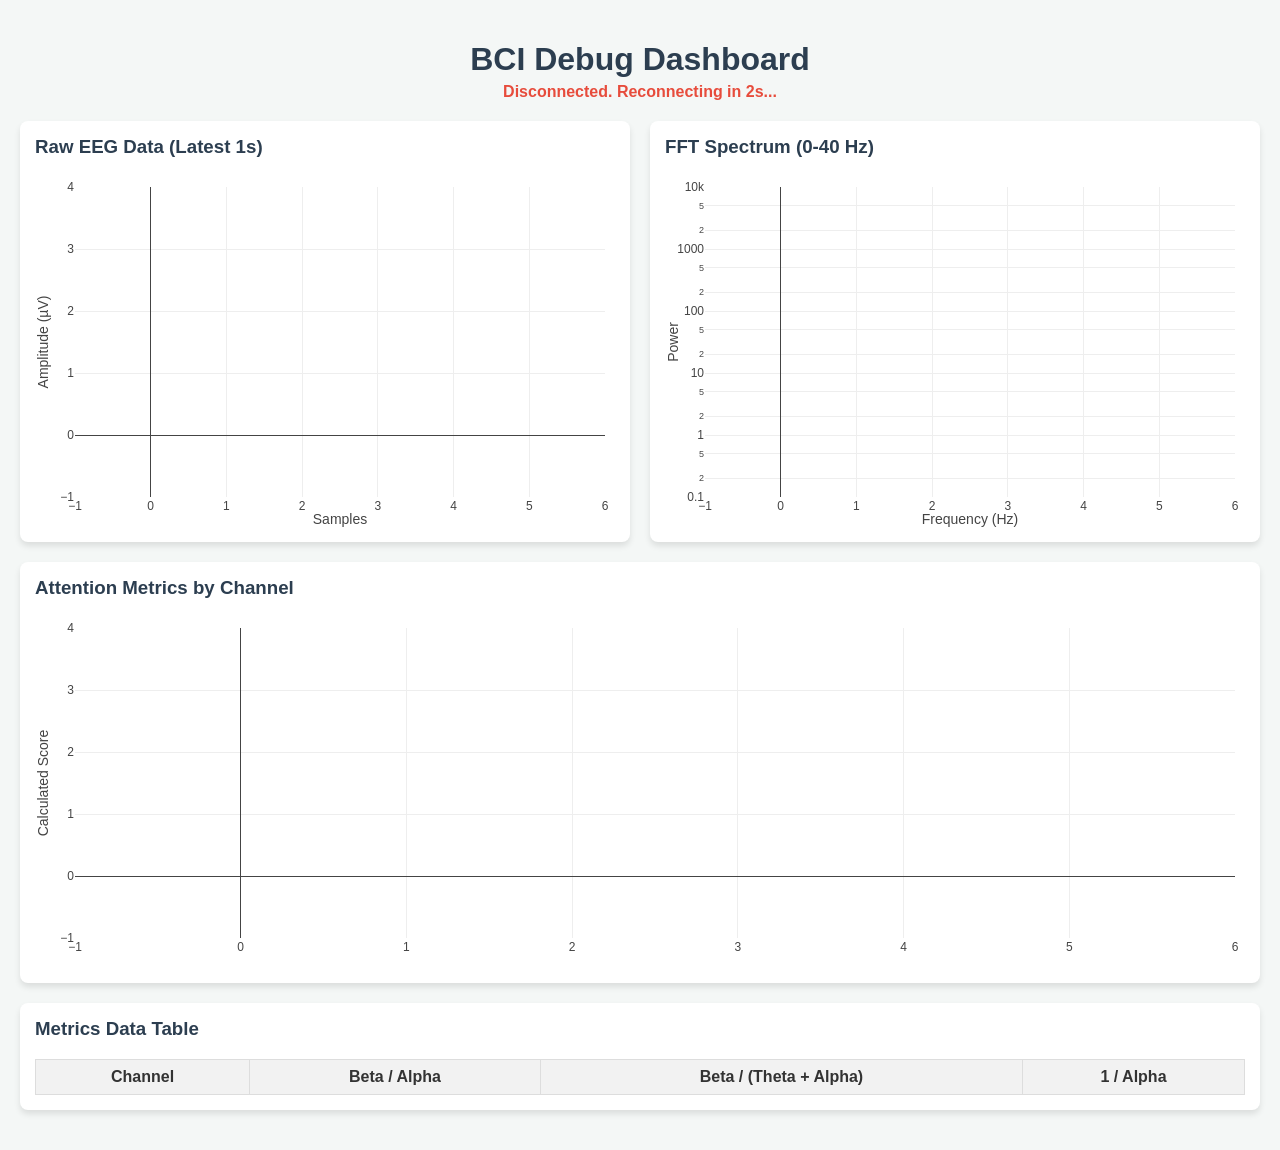
==== Final Project/dashboard.html @ e248d057 "dashboard(basic run)" ====
<!DOCTYPE html>
<html lang="en">
<head>
    <meta charset="UTF-8">
    <meta name="viewport" content="width=device-width, initial-scale=1.0">
    <title>BCI Debug Dashboard</title>
    <script src="https://cdn.plot.ly/plotly-2.27.0.min.js"></script>
    <style>
        body {
            font-family: 'Segoe UI', Tahoma, Geneva, Verdana, sans-serif;
            background-color: #f4f7f6;
            margin: 0;
            padding: 20px;
            color: #333;
        }
        h1 {
            text-align: center;
            color: #2c3e50;
            margin-bottom: 5px;
        }
        .status {
            text-align: center;
            font-weight: bold;
            color: #e74c3c;
            margin-bottom: 20px;
        }
        .status.connected {
            color: #27ae60;
        }
        .grid-container {
            display: grid;
            grid-template-columns: 1fr 1fr;
            gap: 20px;
            margin-bottom: 20px;
        }
        .card {
            background: white;
            border-radius: 8px;
            padding: 15px;
            box-shadow: 0 4px 6px rgba(0,0,0,0.1);
        }
        .full-width {
            grid-column: span 2;
        }
        .metrics-table {
            width: 100%;
            border-collapse: collapse;
            margin-top: 15px;
        }
        .metrics-table th, .metrics-table td {
            border: 1px solid #ddd;
            padding: 8px;
            text-align: center;
        }
        .metrics-table th {
            background-color: #f2f2f2;
            color: #333;
        }
        .metrics-table tr:nth-child(even){background-color: #f9f9f9;}
        .average-row {
            font-weight: bold;
            background-color: #e8f4f8 !important;
        }
    </style>
</head>
<body>

    <h1>BCI Debug Dashboard</h1>
    <div id="connection-status" class="status">Connecting to WebSocket...</div>

    <div class="grid-container">
        <!-- Raw Data Chart -->
        <div class="card">
            <h3 style="margin-top:0; color:#2c3e50;">Raw EEG Data (Latest 1s)</h3>
            <div id="raw-chart" style="width:100%; height:350px;"></div>
        </div>

        <!-- FFT Spectrum Chart -->
        <div class="card">
            <h3 style="margin-top:0; color:#2c3e50;">FFT Spectrum (0-40 Hz)</h3>
            <div id="fft-chart" style="width:100%; height:350px;"></div>
        </div>

        <!-- Attention Metrics Bar Chart -->
        <div class="card full-width">
            <h3 style="margin-top:0; color:#2c3e50;">Attention Metrics by Channel</h3>
            <div id="metrics-chart" style="width:100%; height:350px;"></div>
        </div>

        <!-- Attention Metrics Table -->
        <div class="card full-width">
            <h3 style="margin-top:0; color:#2c3e50;">Metrics Data Table</h3>
            <table class="metrics-table" id="metrics-table">
                <thead>
                    <tr>
                        <th>Channel</th>
                        <th>Beta / Alpha</th>
                        <th>Beta / (Theta + Alpha)</th>
                        <th>1 / Alpha</th>
                    </tr>
                </thead>
                <tbody>
                    <!-- Rows will be populated by JS -->
                </tbody>
            </table>
        </div>
    </div>

    <script>
        const wsUrl = "ws://localhost:8000/ws/dashboard";
        let ws;
        
        const statusEl = document.getElementById('connection-status');
        const tbody = document.querySelector('#metrics-table tbody');

        // Initialize Plotly Charts
        const rawLayout = {
            margin: { t: 10, b: 30, l: 40, r: 10 },
            xaxis: { title: 'Samples' },
            yaxis: { title: 'Amplitude (µV)' },
            showlegend: true,
            legend: { x: 1, y: 1 }
        };
        const fftLayout = {
            margin: { t: 10, b: 30, l: 40, r: 10 },
            xaxis: { title: 'Frequency (Hz)' },
            yaxis: { title: 'Power', type: 'log' }, // Log scale for PSD is usually better
            showlegend: true,
            legend: { x: 1, y: 1 }
        };
        const metricsLayout = {
            barmode: 'group',
            margin: { t: 10, b: 30, l: 40, r: 10 },
            yaxis: { title: 'Calculated Score' },
            showlegend: true
        };

        Plotly.newPlot('raw-chart', [], rawLayout, {responsive: true});
        Plotly.newPlot('fft-chart', [], fftLayout, {responsive: true});
        Plotly.newPlot('metrics-chart', [], metricsLayout, {responsive: true});

        function connectWebSocket() {
            ws = new WebSocket(wsUrl);

            ws.onopen = () => {
                statusEl.textContent = "Connected to Server (4 Hz Stream)";
                statusEl.className = "status connected";
            };

            ws.onmessage = (event) => {
                const data = JSON.parse(event.data);
                if(data && Object.keys(data.raw_data).length > 0) {
                    updateDashboard(data);
                }
            };

            ws.onclose = () => {
                statusEl.textContent = "Disconnected. Reconnecting in 2s...";
                statusEl.className = "status";
                setTimeout(connectWebSocket, 2000);
            };

            ws.onerror = (err) => {
                console.error("WebSocket Error:", err);
            };
        }

        function updateDashboard(data) {
            const channels = Object.keys(data.raw_data);
            
            // 1. Update Raw Data
            const rawTraces = channels.map(ch => ({
                x: Array.from({length: data.raw_data[ch].length}, (_, i) => i),
                y: data.raw_data[ch],
                name: ch,
                type: 'scatter',
                mode: 'lines',
                line: { width: 1 }
            }));
            Plotly.react('raw-chart', rawTraces, rawLayout);

            // 2. Update FFT Data
            if (data.fft_data.frequencies.length > 0) {
                const fftTraces = channels.map(ch => ({
                    x: data.fft_data.frequencies,
                    y: data.fft_data.psd[ch],
                    name: ch,
                    type: 'scatter',
                    mode: 'lines',
                    line: { width: 1.5 }
                }));
                Plotly.react('fft-chart', fftTraces, fftLayout);
            }

            // 3. Update Metrics Bar Chart
            const betaAlphaTrace = {
                x: channels,
                y: channels.map(ch => data.metrics[ch].beta_alpha),
                name: 'Beta / Alpha',
                type: 'bar'
            };
            const betaThetaAlphaTrace = {
                x: channels,
                y: channels.map(ch => data.metrics[ch].beta_theta_alpha),
                name: 'Beta / (Theta + Alpha)',
                type: 'bar'
            };
            const oneOverAlphaTrace = {
                x: channels,
                y: channels.map(ch => data.metrics[ch].one_over_alpha),
                name: '1 / Alpha',
                type: 'bar'
            };
            Plotly.react('metrics-chart', [betaAlphaTrace, betaThetaAlphaTrace, oneOverAlphaTrace], metricsLayout);

            // 4. Update Table
            let html = '';
            channels.forEach(ch => {
                html += `
                    <tr>
                        <td>${ch}</td>
                        <td>${data.metrics[ch].beta_alpha.toFixed(3)}</td>
                        <td>${data.metrics[ch].beta_theta_alpha.toFixed(3)}</td>
                        <td>${data.metrics[ch].one_over_alpha.toFixed(3)}</td>
                    </tr>
                `;
            });
            // Add Average Row
            html += `
                <tr class="average-row">
                    <td>AVERAGE</td>
                    <td>${data.avg_metrics.beta_alpha.toFixed(3)}</td>
                    <td>${data.avg_metrics.beta_theta_alpha.toFixed(3)}</td>
                    <td>${data.avg_metrics.one_over_alpha.toFixed(3)}</td>
                </tr>
            `;
            tbody.innerHTML = html;
        }

        // Start connection
        connectWebSocket();
    </script>
</body>
</html>
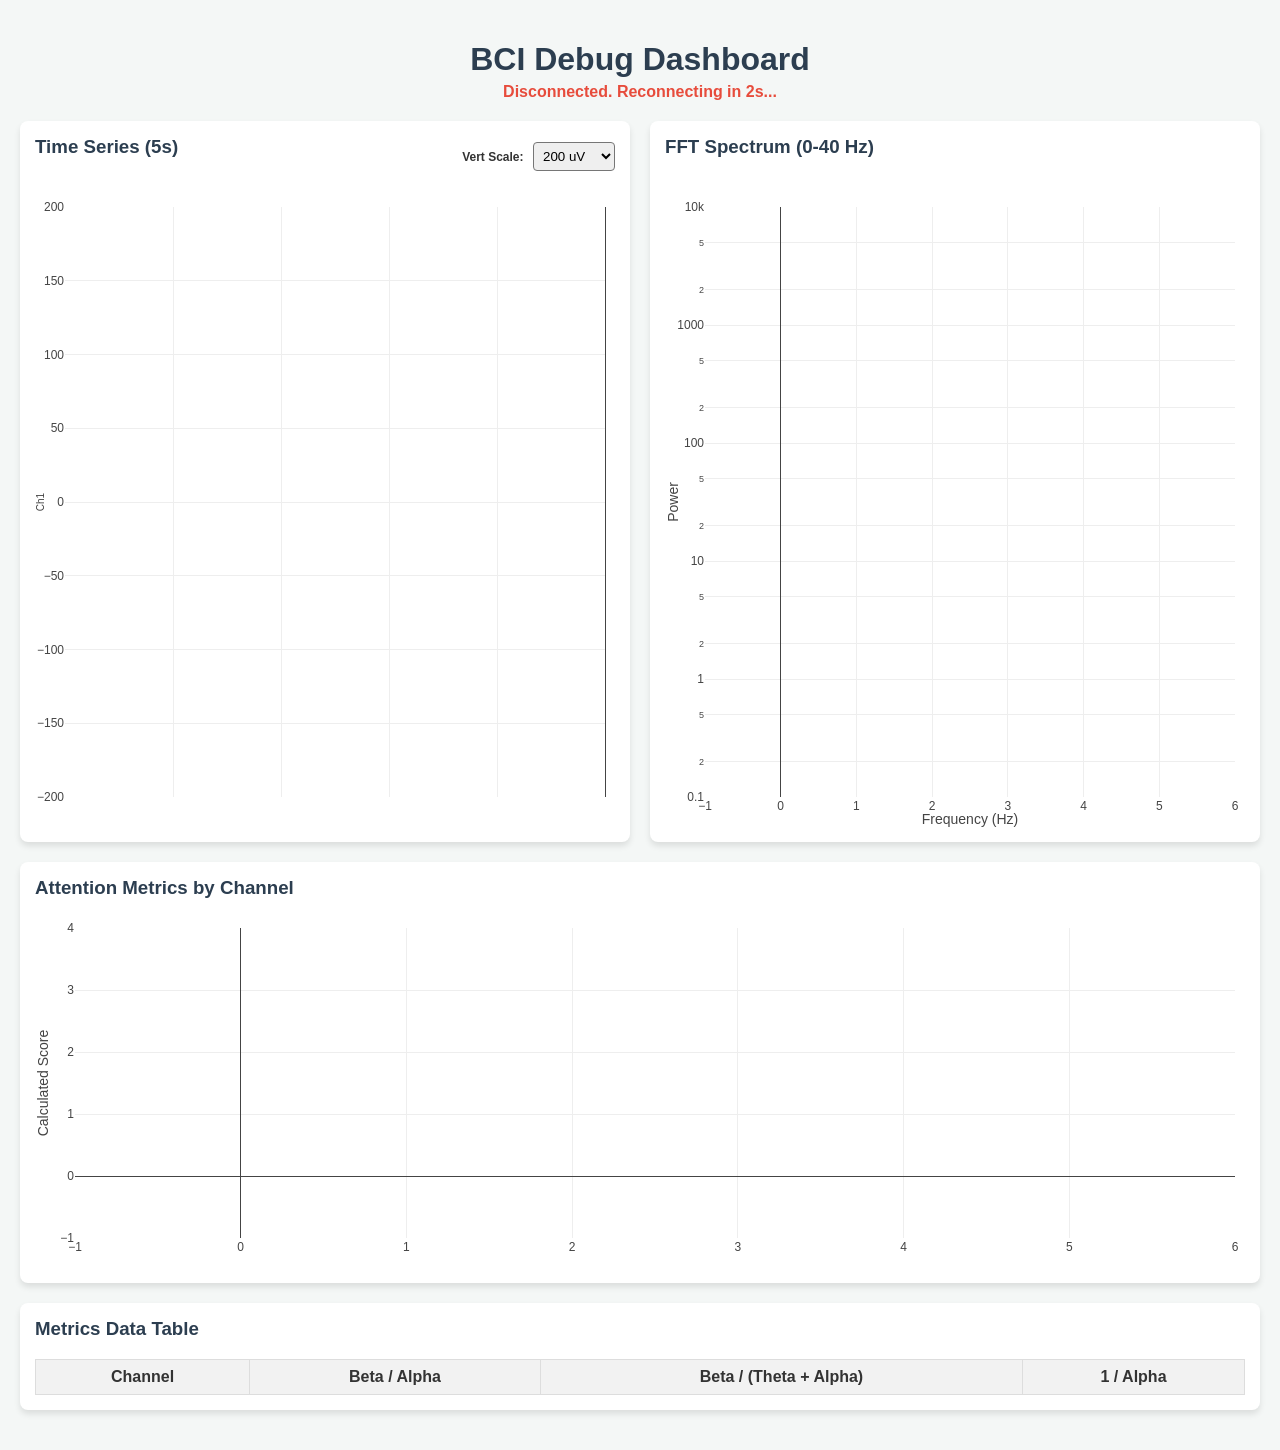
==== commit 85f8a4e0: "wait for checking signal on dashboard" ====
--- a/Final Project/dashboard.html
+++ b/Final Project/dashboard.html
@@ -71,14 +71,26 @@
     <div class="grid-container">
         <!-- Raw Data Chart -->
         <div class="card">
-            <h3 style="margin-top:0; color:#2c3e50;">Raw EEG Data (Latest 1s)</h3>
-            <div id="raw-chart" style="width:100%; height:350px;"></div>
+            <div style="display: flex; justify-content: space-between; align-items: center;">
+                <h3 style="margin-top:0; color:#2c3e50;">Time Series (5s)</h3>
+                <div>
+                    <label for="v-scale" style="font-weight:bold; margin-right:5px; font-size: 12px;">Vert Scale:</label>
+                    <select id="v-scale" style="padding:5px; border-radius:4px;">
+                        <option value="50">50 uV</option>
+                        <option value="100">100 uV</option>
+                        <option value="200" selected>200 uV</option>
+                        <option value="500">500 uV</option>
+                        <option value="1000">1000 uV</option>
+                    </select>
+                </div>
+            </div>
+            <div id="raw-chart" style="width:100%; height:650px;"></div>
         </div>
 
         <!-- FFT Spectrum Chart -->
         <div class="card">
             <h3 style="margin-top:0; color:#2c3e50;">FFT Spectrum (0-40 Hz)</h3>
-            <div id="fft-chart" style="width:100%; height:350px;"></div>
+            <div id="fft-chart" style="width:100%; height:650px;"></div>
         </div>
 
         <!-- Attention Metrics Bar Chart -->
@@ -114,15 +126,30 @@
         const tbody = document.querySelector('#metrics-table tbody');
 
         // Initialize Plotly Charts
+        let currentScale = 200;
+        
         const rawLayout = {
-            margin: { t: 10, b: 30, l: 40, r: 10 },
-            xaxis: { title: 'Samples' },
-            yaxis: { title: 'Amplitude (µV)' },
-            showlegend: true,
-            legend: { x: 1, y: 1 }
+            margin: { t: 30, b: 30, l: 30, r: 10 },
+            grid: { rows: 8, columns: 1, pattern: 'independent' },
+            showlegend: false,
+            annotations: []
+            // Programmatically update y-axis scales later
         };
+        // Add all 8 y-axes dynamically
+        for (let i = 1; i <= 8; i++) {
+            rawLayout[`yaxis${i === 1 ? '' : i}`] = { 
+                range: [-currentScale, currentScale],
+                zeroline: false,
+                title: { text: `Ch${i}`, font: {size: 10} }
+            };
+            rawLayout[`xaxis${i === 1 ? '' : i}`] = {
+                range: [-5, 0],
+                showticklabels: i === 8 // Only show x-axis labels on the bottom chart
+            };
+        }
+
         const fftLayout = {
-            margin: { t: 10, b: 30, l: 40, r: 10 },
+            margin: { t: 30, b: 30, l: 40, r: 10 },
             xaxis: { title: 'Frequency (Hz)' },
             yaxis: { title: 'Power', type: 'log' }, // Log scale for PSD is usually better
             showlegend: true,
@@ -165,18 +192,51 @@
             };
         }
 
+        document.getElementById('v-scale').addEventListener('change', (e) => {
+            currentScale = parseInt(e.target.value);
+            for (let i = 1; i <= 8; i++) {
+                rawLayout[`yaxis${i === 1 ? '' : i}`].range = [-currentScale, currentScale];
+            }
+            Plotly.relayout('raw-chart', rawLayout);
+        });
+
         function updateDashboard(data) {
             const channels = Object.keys(data.raw_data);
             
-            // 1. Update Raw Data
-            const rawTraces = channels.map(ch => ({
-                x: Array.from({length: data.raw_data[ch].length}, (_, i) => i),
-                y: data.raw_data[ch],
-                name: ch,
-                type: 'scatter',
-                mode: 'lines',
-                line: { width: 1 }
-            }));
+            // 1. Update Raw Data (Time Series Subplots)
+            const rawTraces = channels.map((ch, i) => {
+                const dataLen = data.raw_data[ch].length;
+                // Calculate time from -5s to 0s based on index (assuming 250Hz sampling rate)
+                const xValues = Array.from({length: dataLen}, (_, idx) => -(dataLen - 1 - idx) / 250);
+                
+                return {
+                    x: xValues,
+                    y: data.raw_data[ch],
+                    name: ch,
+                    type: 'scatter',
+                    mode: 'lines',
+                    line: { width: 1 },
+                    xaxis: 'x' + (i === 0 ? '' : (i + 1)),
+                    yaxis: 'y' + (i === 0 ? '' : (i + 1)),
+                };
+            });
+            
+            // Generate annotations for uVrms
+            rawLayout.annotations = channels.map((ch, i) => {
+                const rms = data.metrics[ch].rms || 0;
+                return {
+                    xref: 'x' + (i === 0 ? '' : (i + 1)),
+                    yref: 'y' + (i === 0 ? '' : (i + 1)) + ' domain',
+                    x: 0,
+                    y: 0.05, // Just slightly above the bottom of the subplot
+                    xanchor: 'right',
+                    yanchor: 'bottom',
+                    text: `${rms.toFixed(1)} uVrms`,
+                    showarrow: false,
+                    font: { color: '#f39c12', size: 11, weight: 'bold' } // orange/gold color similar to OpenBCI
+                };
+            });
+
             Plotly.react('raw-chart', rawTraces, rawLayout);
 
             // 2. Update FFT Data
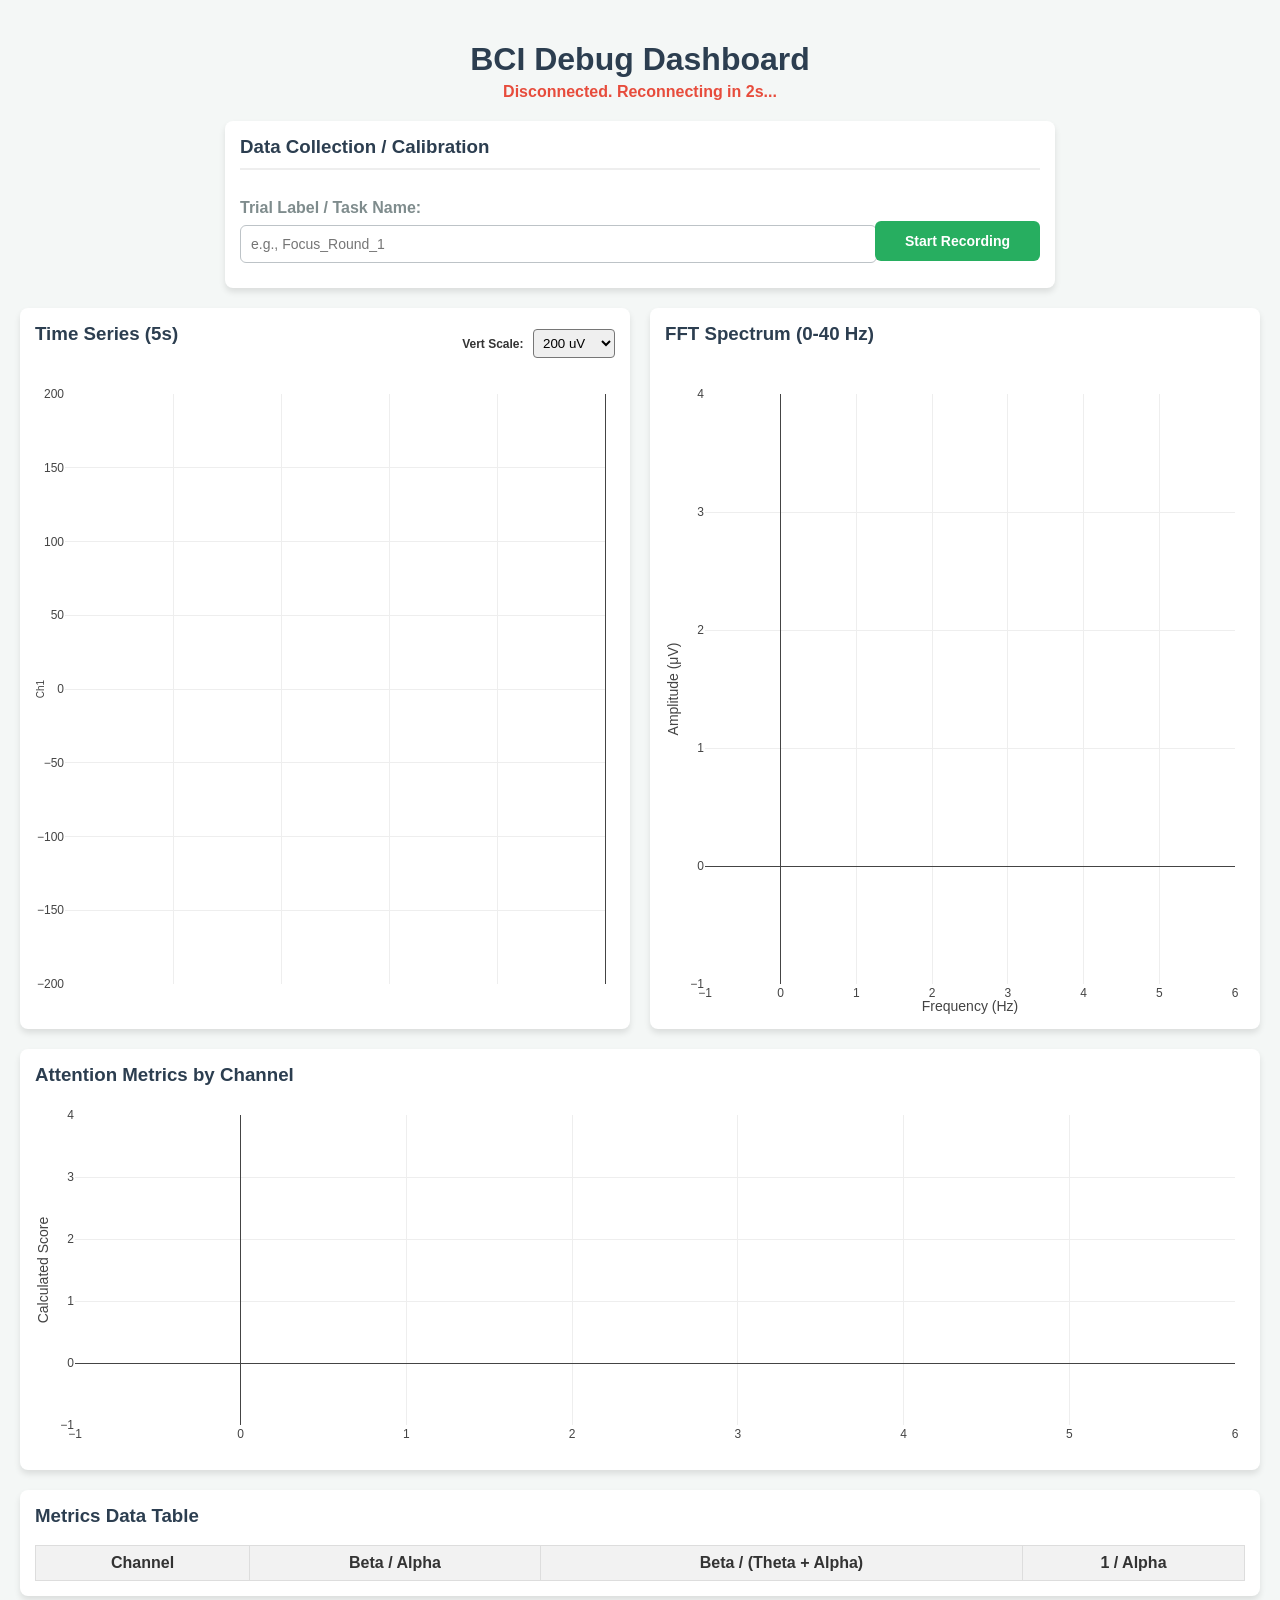
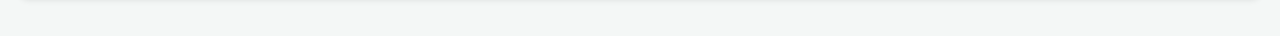
==== commit 2d5cd8e3: "พันธุกรรม" ====
--- a/Final Project/dashboard.html
+++ b/Final Project/dashboard.html
@@ -61,12 +61,42 @@
             font-weight: bold;
             background-color: #e8f4f8 !important;
         }
+        @keyframes pulse {
+            0% { opacity: 1; }
+            50% { opacity: 0.3; }
+            100% { opacity: 1; }
+        }
+        .recording-active {
+            background-color: #c0392b !important;
+        }
     </style>
 </head>
 <body>
 
     <h1>BCI Debug Dashboard</h1>
     <div id="connection-status" class="status">Connecting to WebSocket...</div>
+
+    <!-- Calibration / Data Collection Controls -->
+    <div id="calibration-controls" class="card" style="margin-bottom: 20px; max-width: 800px; margin-left: auto; margin-right: auto;">
+        <h3 style="margin-top:0; color:#2c3e50; border-bottom: 2px solid #eee; padding-bottom: 10px;">Data Collection / Calibration</h3>
+        <div style="display: flex; gap: 20px; align-items: center; padding: 10px 0;">
+            <div style="flex: 1;">
+                <label for="trial-label" style="font-weight: bold; display: block; margin-bottom: 8px; color: #7f8c8d;">Trial Label / Task Name:</label>
+                <input type="text" id="trial-label" placeholder="e.g., Focus_Round_1" 
+                    style="width: 100%; padding: 10px; border-radius: 6px; border: 1px solid #bdc3c7; font-size: 14px;">
+            </div>
+            <div style="padding-top: 20px;">
+                <button id="record-btn" onclick="toggleRecording()" 
+                    style="padding: 12px 30px; border-radius: 6px; border: none; background-color: #27ae60; color: white; font-weight: bold; cursor: pointer; font-size: 14px; transition: background 0.3s;">
+                    Start Recording
+                </button>
+            </div>
+            <div id="recording-indicator" style="display: none; align-items: center; gap: 10px; padding-top: 25px;">
+                <div style="width: 14px; height: 14px; background-color: #e74c3c; border-radius: 50%; animation: pulse 1s infinite;"></div>
+                <span style="font-weight: bold; color: #e74c3c; letter-spacing: 1px;">LOGGING DATA...</span>
+            </div>
+        </div>
+    </div>
 
     <div class="grid-container">
         <!-- Raw Data Chart -->
@@ -151,7 +181,7 @@
         const fftLayout = {
             margin: { t: 30, b: 30, l: 40, r: 10 },
             xaxis: { title: 'Frequency (Hz)' },
-            yaxis: { title: 'Power', type: 'log' }, // Log scale for PSD is usually better
+            yaxis: { title: 'Amplitude (μV)', type: 'linear' }, // Displaying Amplitude instead of Power
             showlegend: true,
             legend: { x: 1, y: 1 }
         };
@@ -165,6 +195,54 @@
         Plotly.newPlot('raw-chart', [], rawLayout, {responsive: true});
         Plotly.newPlot('fft-chart', [], fftLayout, {responsive: true});
         Plotly.newPlot('metrics-chart', [], metricsLayout, {responsive: true});
+
+        let isRecording = false;
+
+        async function toggleRecording() {
+            const btn = document.getElementById('record-btn');
+            const labelInput = document.getElementById('trial-label');
+            const indicator = document.getElementById('recording-indicator');
+            const label = labelInput.value.trim() || "unlabeled";
+
+            if (!isRecording) {
+                // Start Recording
+                try {
+                    const response = await fetch('http://localhost:8000/start_calibration', {
+                        method: 'POST',
+                        headers: { 'Content-Type': 'application/json' },
+                        body: JSON.stringify({ label: label })
+                    });
+                    if (response.ok) {
+                        isRecording = true;
+                        btn.textContent = "Stop Recording";
+                        btn.classList.add('recording-active');
+                        labelInput.disabled = true;
+                        indicator.style.display = 'flex';
+                        console.log("Recording session started:", label);
+                    }
+                } catch (err) {
+                    alert("Failed to start recording. Is the server running?");
+                    console.error(err);
+                }
+            } else {
+                // Stop Recording
+                try {
+                    const response = await fetch('http://localhost:8000/stop_calibration', {
+                        method: 'POST'
+                    });
+                    if (response.ok) {
+                        isRecording = false;
+                        btn.textContent = "Start Recording";
+                        btn.classList.remove('recording-active');
+                        labelInput.disabled = false;
+                        indicator.style.display = 'none';
+                        console.log("Recording session stopped.");
+                    }
+                } catch (err) {
+                    console.error("Failed to stop recording:", err);
+                }
+            }
+        }
 
         function connectWebSocket() {
             ws = new WebSocket(wsUrl);
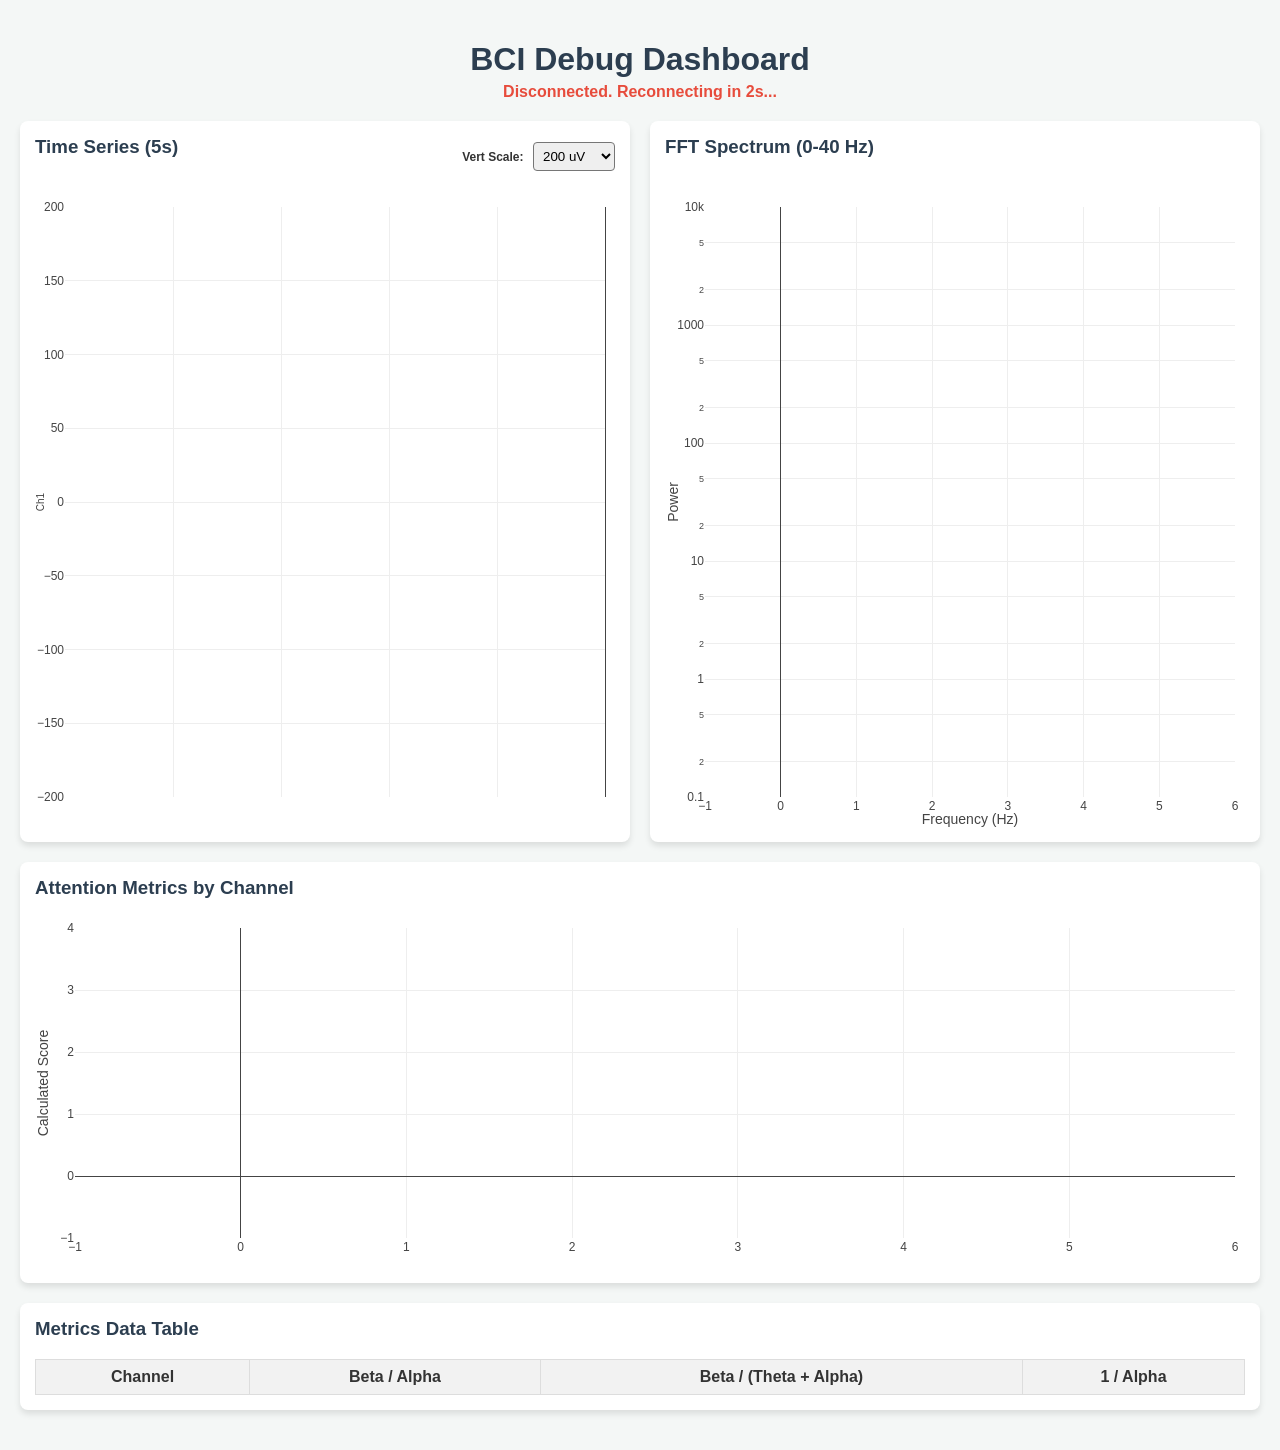
==== commit 469baa89: "Revert "พันธุกรรม" This reverts commit 2d5cd8e3c5d3849e4cb47512c888c6e8b401dc76." ====
--- a/Final Project/dashboard.html
+++ b/Final Project/dashboard.html
@@ -61,42 +61,12 @@
             font-weight: bold;
             background-color: #e8f4f8 !important;
         }
-        @keyframes pulse {
-            0% { opacity: 1; }
-            50% { opacity: 0.3; }
-            100% { opacity: 1; }
-        }
-        .recording-active {
-            background-color: #c0392b !important;
-        }
     </style>
 </head>
 <body>
 
     <h1>BCI Debug Dashboard</h1>
     <div id="connection-status" class="status">Connecting to WebSocket...</div>
-
-    <!-- Calibration / Data Collection Controls -->
-    <div id="calibration-controls" class="card" style="margin-bottom: 20px; max-width: 800px; margin-left: auto; margin-right: auto;">
-        <h3 style="margin-top:0; color:#2c3e50; border-bottom: 2px solid #eee; padding-bottom: 10px;">Data Collection / Calibration</h3>
-        <div style="display: flex; gap: 20px; align-items: center; padding: 10px 0;">
-            <div style="flex: 1;">
-                <label for="trial-label" style="font-weight: bold; display: block; margin-bottom: 8px; color: #7f8c8d;">Trial Label / Task Name:</label>
-                <input type="text" id="trial-label" placeholder="e.g., Focus_Round_1" 
-                    style="width: 100%; padding: 10px; border-radius: 6px; border: 1px solid #bdc3c7; font-size: 14px;">
-            </div>
-            <div style="padding-top: 20px;">
-                <button id="record-btn" onclick="toggleRecording()" 
-                    style="padding: 12px 30px; border-radius: 6px; border: none; background-color: #27ae60; color: white; font-weight: bold; cursor: pointer; font-size: 14px; transition: background 0.3s;">
-                    Start Recording
-                </button>
-            </div>
-            <div id="recording-indicator" style="display: none; align-items: center; gap: 10px; padding-top: 25px;">
-                <div style="width: 14px; height: 14px; background-color: #e74c3c; border-radius: 50%; animation: pulse 1s infinite;"></div>
-                <span style="font-weight: bold; color: #e74c3c; letter-spacing: 1px;">LOGGING DATA...</span>
-            </div>
-        </div>
-    </div>
 
     <div class="grid-container">
         <!-- Raw Data Chart -->
@@ -181,7 +151,7 @@
         const fftLayout = {
             margin: { t: 30, b: 30, l: 40, r: 10 },
             xaxis: { title: 'Frequency (Hz)' },
-            yaxis: { title: 'Amplitude (μV)', type: 'linear' }, // Displaying Amplitude instead of Power
+            yaxis: { title: 'Power', type: 'log' }, // Log scale for PSD is usually better
             showlegend: true,
             legend: { x: 1, y: 1 }
         };
@@ -195,54 +165,6 @@
         Plotly.newPlot('raw-chart', [], rawLayout, {responsive: true});
         Plotly.newPlot('fft-chart', [], fftLayout, {responsive: true});
         Plotly.newPlot('metrics-chart', [], metricsLayout, {responsive: true});
-
-        let isRecording = false;
-
-        async function toggleRecording() {
-            const btn = document.getElementById('record-btn');
-            const labelInput = document.getElementById('trial-label');
-            const indicator = document.getElementById('recording-indicator');
-            const label = labelInput.value.trim() || "unlabeled";
-
-            if (!isRecording) {
-                // Start Recording
-                try {
-                    const response = await fetch('http://localhost:8000/start_calibration', {
-                        method: 'POST',
-                        headers: { 'Content-Type': 'application/json' },
-                        body: JSON.stringify({ label: label })
-                    });
-                    if (response.ok) {
-                        isRecording = true;
-                        btn.textContent = "Stop Recording";
-                        btn.classList.add('recording-active');
-                        labelInput.disabled = true;
-                        indicator.style.display = 'flex';
-                        console.log("Recording session started:", label);
-                    }
-                } catch (err) {
-                    alert("Failed to start recording. Is the server running?");
-                    console.error(err);
-                }
-            } else {
-                // Stop Recording
-                try {
-                    const response = await fetch('http://localhost:8000/stop_calibration', {
-                        method: 'POST'
-                    });
-                    if (response.ok) {
-                        isRecording = false;
-                        btn.textContent = "Start Recording";
-                        btn.classList.remove('recording-active');
-                        labelInput.disabled = false;
-                        indicator.style.display = 'none';
-                        console.log("Recording session stopped.");
-                    }
-                } catch (err) {
-                    console.error("Failed to stop recording:", err);
-                }
-            }
-        }
 
         function connectWebSocket() {
             ws = new WebSocket(wsUrl);
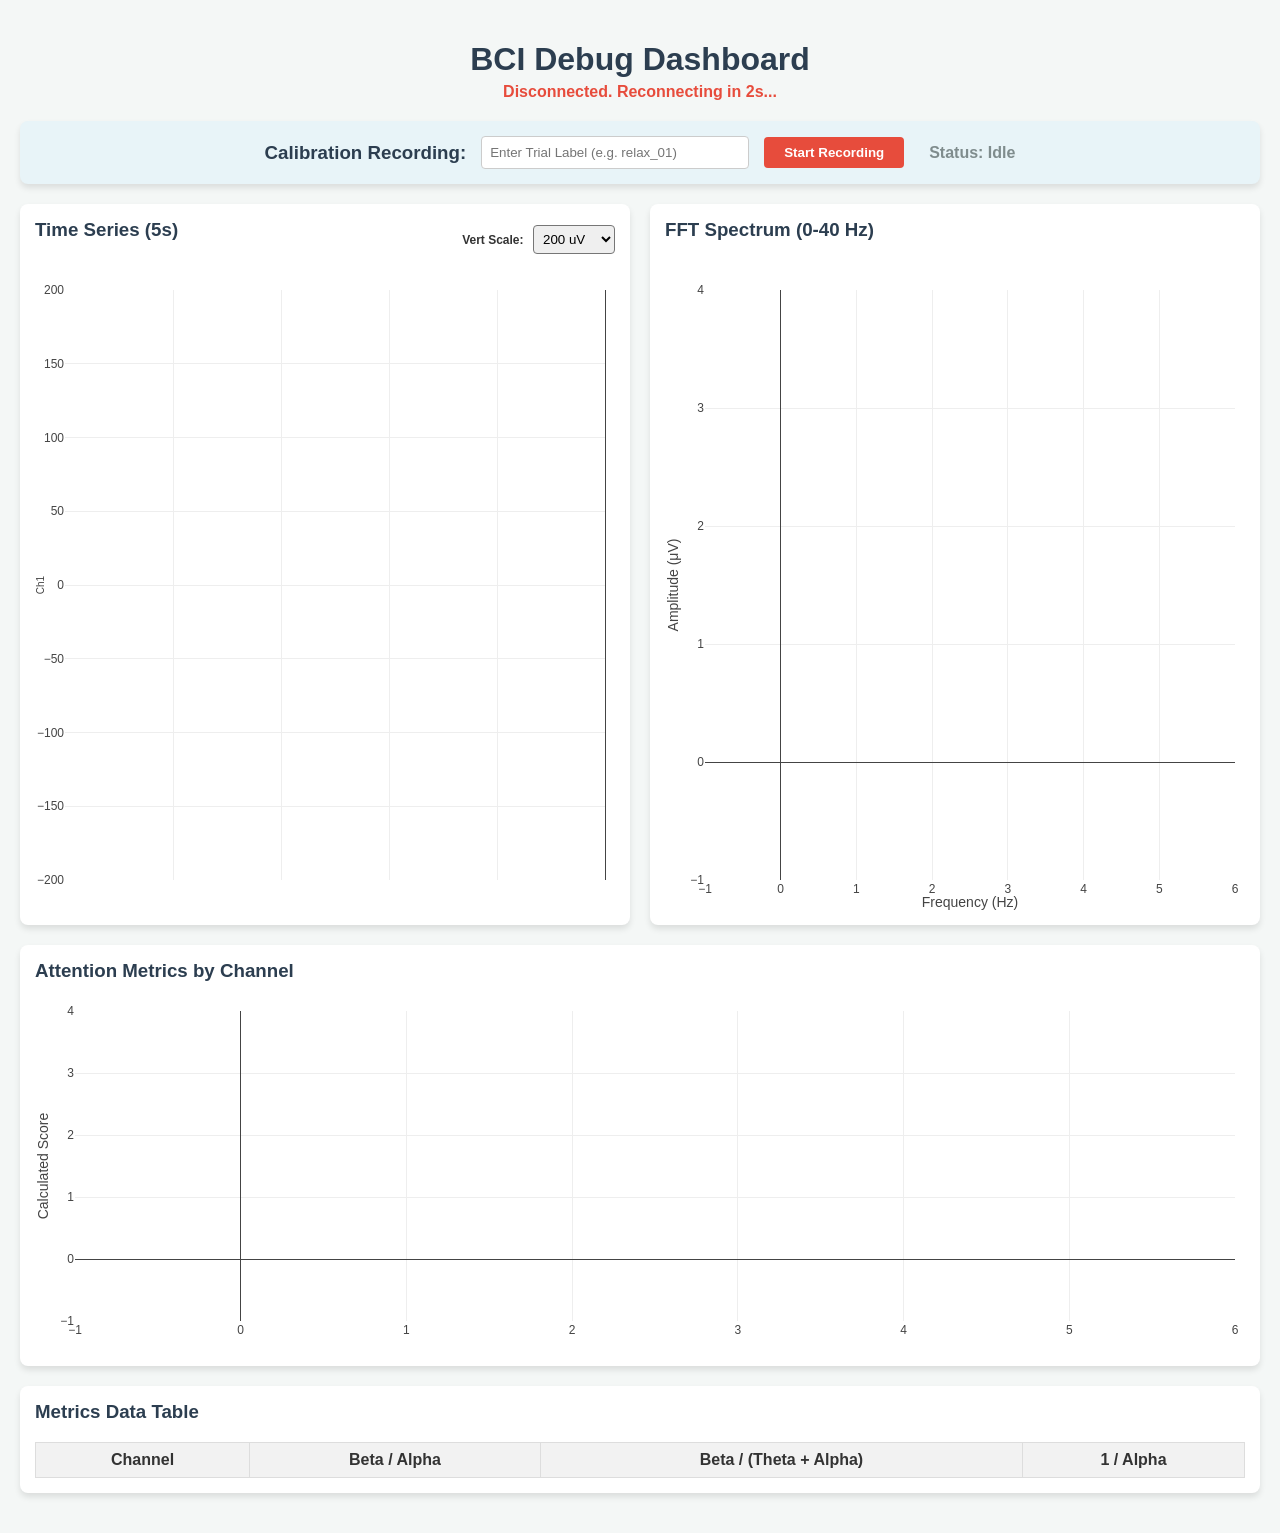
==== commit 7ee6e2e2: "พอเลิก เหลือแก้ UI dashboard นิดหน่อย หลังจากนั้นเช็คระบบอีกทีก่อนทดสอบ" ====
--- a/Final Project/dashboard.html
+++ b/Final Project/dashboard.html
@@ -67,6 +67,14 @@
 
     <h1>BCI Debug Dashboard</h1>
     <div id="connection-status" class="status">Connecting to WebSocket...</div>
+
+    <!-- Calibration Control -->
+    <div class="card full-width" style="margin-bottom: 20px; display: flex; gap: 15px; align-items: center; justify-content: center; padding: 15px; background: #e8f4f8;">
+        <h3 style="margin: 0; color: #2c3e50;">Calibration Recording:</h3>
+        <input type="text" id="trial-label" placeholder="Enter Trial Label (e.g. relax_01)" style="padding: 8px; width: 250px; border: 1px solid #ccc; border-radius: 4px;">
+        <button id="record-btn" style="padding: 8px 20px; font-weight: bold; background: #e74c3c; color: white; border: none; border-radius: 4px; cursor: pointer;">Start Recording</button>
+        <span id="recording-status" style="font-weight: bold; color: #7f8c8d; margin-left: 10px;">Status: Idle</span>
+    </div>
 
     <div class="grid-container">
         <!-- Raw Data Chart -->
@@ -125,6 +133,56 @@
         const statusEl = document.getElementById('connection-status');
         const tbody = document.querySelector('#metrics-table tbody');
 
+        // Calibration Control Logic
+        const recordBtn = document.getElementById('record-btn');
+        const trialLabel = document.getElementById('trial-label');
+        const recordingStatus = document.getElementById('recording-status');
+        let isRecording = false;
+
+        recordBtn.addEventListener('click', async () => {
+            if (!isRecording) {
+                // Start Recording
+                const label = trialLabel.value.trim() || 'unlabeled';
+                try {
+                    const res = await fetch('http://localhost:8000/api/calibration/start', {
+                        method: 'POST',
+                        headers: { 'Content-Type': 'application/json' },
+                        body: JSON.stringify({ label: label })
+                    });
+                    const result = await res.json();
+                    if (result.status === 'started') {
+                        isRecording = true;
+                        recordBtn.textContent = 'Stop Recording';
+                        recordBtn.style.background = '#7f8c8d'; // gray
+                        recordingStatus.textContent = `Status: Recording to ${result.file}`;
+                        recordingStatus.style.color = '#e74c3c'; // red
+                        trialLabel.disabled = true;
+                    }
+                } catch (e) {
+                    console.error("Failed to start recording", e);
+                    alert("Failed to start recording. Check console.");
+                }
+            } else {
+                // Stop Recording
+                try {
+                    const res = await fetch('http://localhost:8000/api/calibration/stop', {
+                        method: 'POST'
+                    });
+                    const result = await res.json();
+                    if (result.status === 'stopped') {
+                        isRecording = false;
+                        recordBtn.textContent = 'Start Recording';
+                        recordBtn.style.background = '#e74c3c'; // red
+                        recordingStatus.textContent = 'Status: Idle';
+                        recordingStatus.style.color = '#7f8c8d';
+                        trialLabel.disabled = false;
+                    }
+                } catch (e) {
+                    console.error("Failed to stop recording", e);
+                }
+            }
+        });
+
         // Initialize Plotly Charts
         let currentScale = 200;
         
@@ -151,7 +209,7 @@
         const fftLayout = {
             margin: { t: 30, b: 30, l: 40, r: 10 },
             xaxis: { title: 'Frequency (Hz)' },
-            yaxis: { title: 'Power', type: 'log' }, // Log scale for PSD is usually better
+            yaxis: { title: 'Amplitude (μV)', type: 'linear' }, // Linear scale for Amplitude
             showlegend: true,
             legend: { x: 1, y: 1 }
         };
